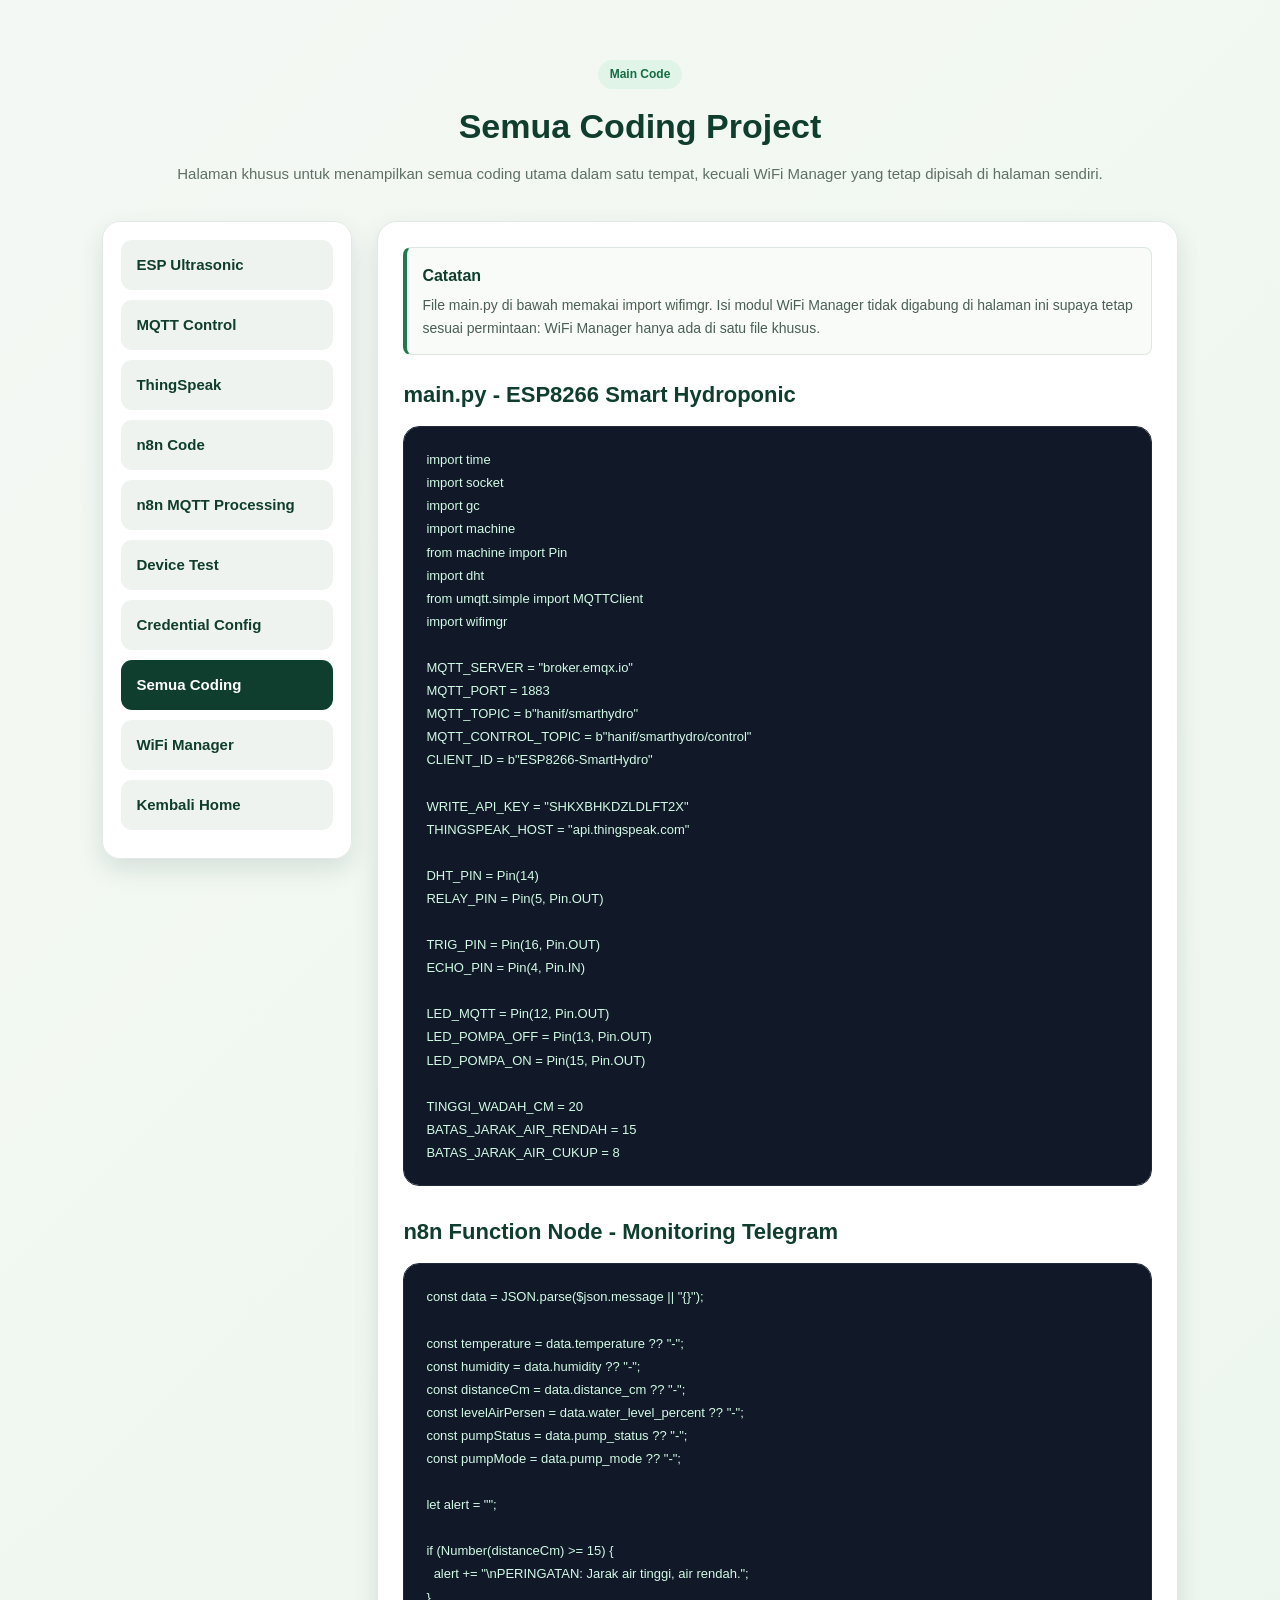
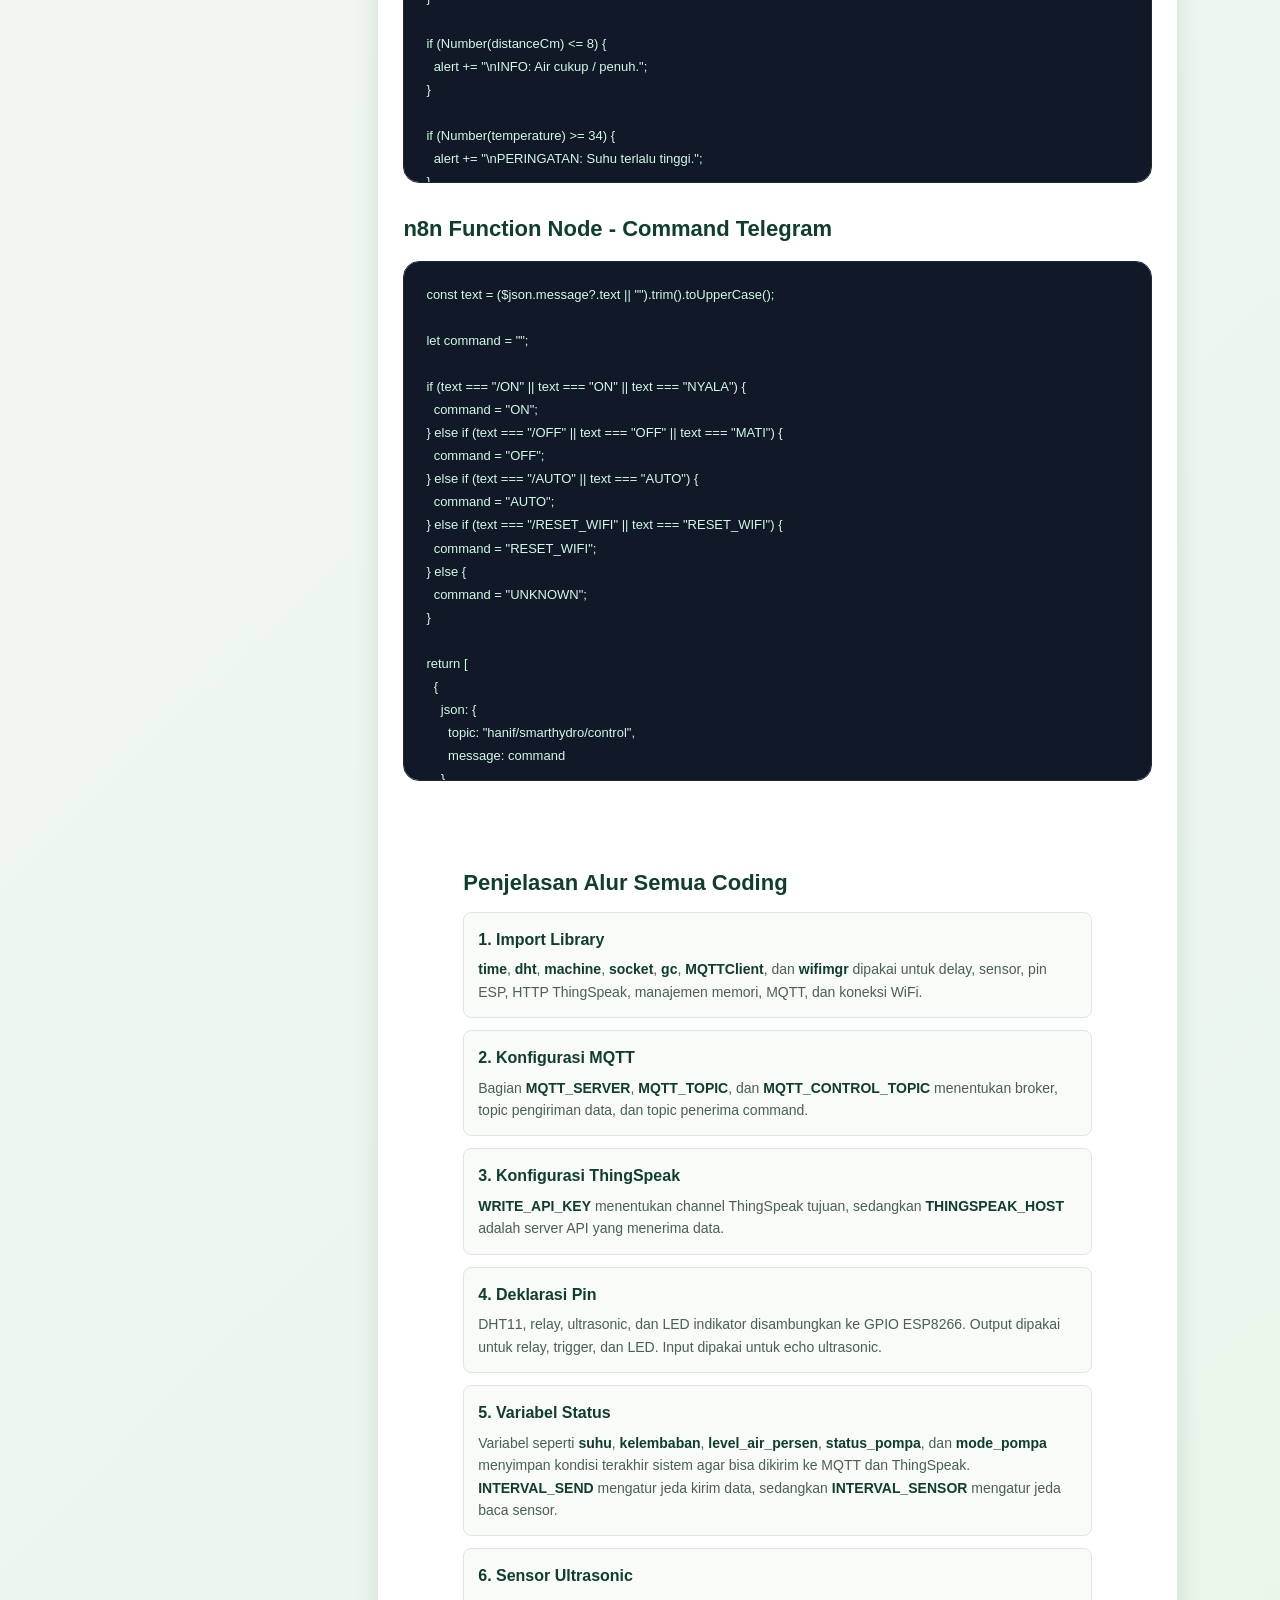
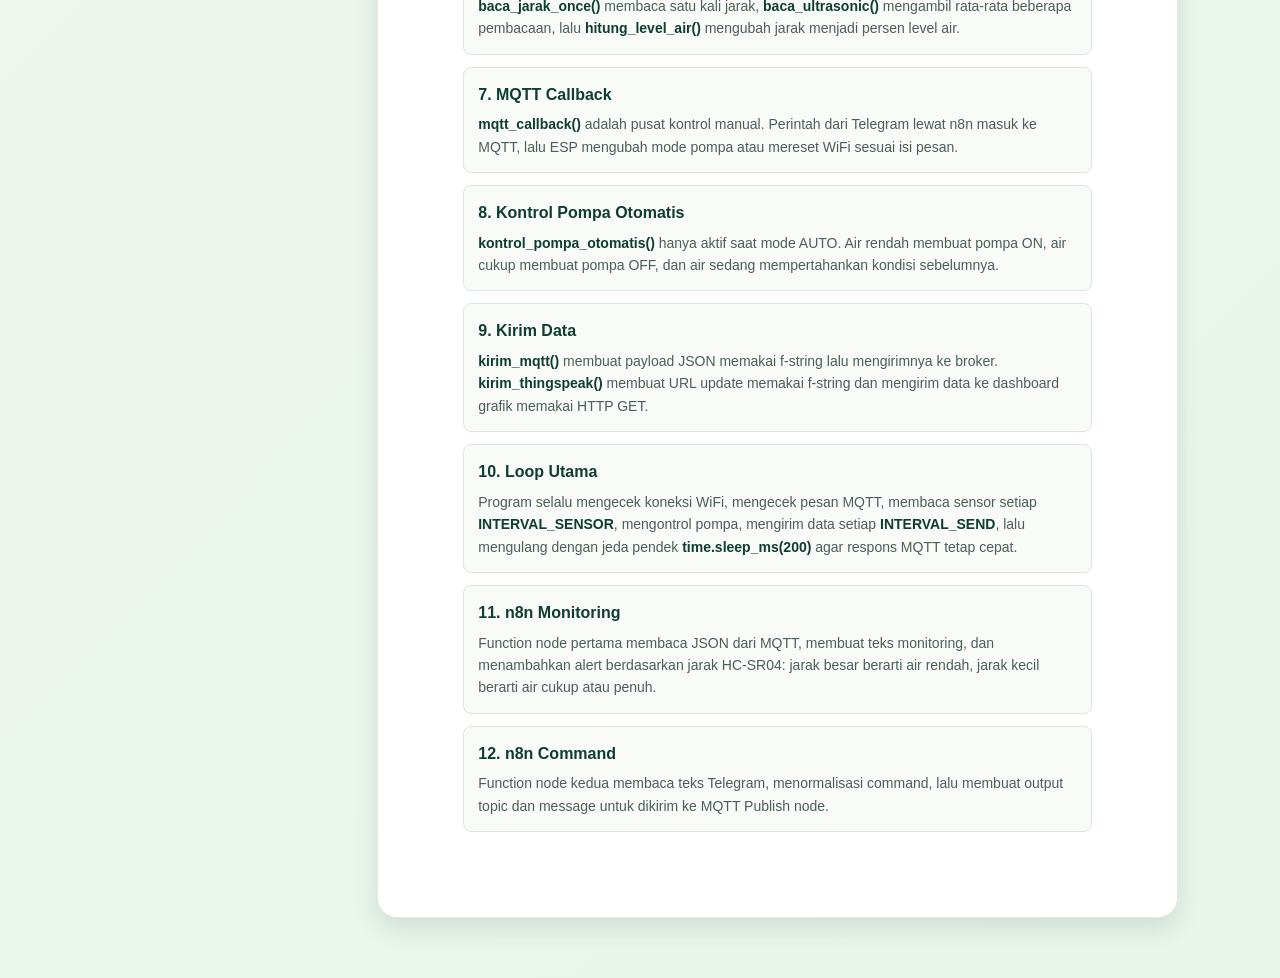
==== all-coding.html @ ce5e68cc "first commit" ====
<!DOCTYPE html>
<html lang="id">
<head>
  <meta charset="UTF-8">
  <meta name="viewport" content="width=device-width, initial-scale=1.0">
  <title>Semua Coding - SmartHydro</title>
  <link rel="stylesheet" href="style.css">
</head>
<body>

  <main class="code-section">
    <div class="section-title">
      <span class="code-label">Main Code</span>
      <h2>Semua Coding Project</h2>
      <p>Halaman khusus untuk menampilkan semua coding utama dalam satu tempat, kecuali WiFi Manager yang tetap dipisah di halaman sendiri.</p>
    </div>

    <div class="code-layout">
      <aside class="code-menu">
        <a href="esp-ultrasonic.html">ESP Ultrasonic</a>
        <a href="mqtt-control.html">MQTT Control</a>
        <a href="thingspeak.html">ThingSpeak</a>
        <a href="n8n-code.html">n8n Code</a>
        <a href="n8n-mqtt-processing.html">n8n MQTT Processing</a>
        <a href="device-test.html">Device Test</a>
        <a href="credentials-config.html">Credential Config</a>
        <a class="active" href="all-coding.html">Semua Coding</a>
        <a href="wifi-manager.html">WiFi Manager</a>
        <a href="index.html#coding">Kembali Home</a>
      </aside>

      <article class="code-content">
        <div class="notice-box">
          <h3>Catatan</h3>
          <p>File <code>main.py</code> di bawah memakai <code>import wifimgr</code>. Isi modul WiFi Manager tidak digabung di halaman ini supaya tetap sesuai permintaan: WiFi Manager hanya ada di satu file khusus.</p>
        </div>

        <h1 class="combined-title">main.py - ESP8266 Smart Hydroponic</h1>
        <div class="code-box tall-code">
<pre><code>import time
import socket
import gc
import machine
from machine import Pin
import dht
from umqtt.simple import MQTTClient
import wifimgr

MQTT_SERVER = "broker.emqx.io"
MQTT_PORT = 1883
MQTT_TOPIC = b"hanif/smarthydro"
MQTT_CONTROL_TOPIC = b"hanif/smarthydro/control"
CLIENT_ID = b"ESP8266-SmartHydro"

WRITE_API_KEY = "SHKXBHKDZLDLFT2X"
THINGSPEAK_HOST = "api.thingspeak.com"

DHT_PIN = Pin(14)
RELAY_PIN = Pin(5, Pin.OUT)

TRIG_PIN = Pin(16, Pin.OUT)
ECHO_PIN = Pin(4, Pin.IN)

LED_MQTT = Pin(12, Pin.OUT)
LED_POMPA_OFF = Pin(13, Pin.OUT)
LED_POMPA_ON = Pin(15, Pin.OUT)

TINGGI_WADAH_CM = 20
BATAS_JARAK_AIR_RENDAH = 15
BATAS_JARAK_AIR_CUKUP = 8

RELAY_ON = 0
RELAY_OFF = 1

suhu = 0
kelembaban = 0
jarak_air_cm = 0
level_air_persen = 0

status_pompa = "OFF"
mode_pompa = "AUTO"

INTERVAL_SEND = 20
INTERVAL_SENSOR = 5

dht_sensor = dht.DHT11(DHT_PIN)
mqtt_client = None

def setup_pin():
    RELAY_PIN.value(RELAY_OFF)
    TRIG_PIN.value(0)
    LED_MQTT.value(0)
    LED_POMPA_OFF.value(1)
    LED_POMPA_ON.value(0)

def update_led_pompa():
    if status_pompa == "ON":
        LED_POMPA_ON.value(1)
        LED_POMPA_OFF.value(0)
    else:
        LED_POMPA_ON.value(0)
        LED_POMPA_OFF.value(1)

def baca_jarak_once():
    try:
        TRIG_PIN.value(0)
        time.sleep_us(2)

        TRIG_PIN.value(1)
        time.sleep_us(10)
        TRIG_PIN.value(0)

        durasi = machine.time_pulse_us(ECHO_PIN, 1, 30000)

        if durasi < 0:
            return None

        jarak = durasi / 58
        return jarak

    except Exception as e:
        print("Error ultrasonic:", e)
        return None

def baca_ultrasonic():
    total = 0
    jumlah = 0

    for i in range(3):
        jarak = baca_jarak_once()

        if jarak is not None and 1 < jarak < 400:
            total += jarak
            jumlah += 1

        time.sleep_ms(70)

    if jumlah == 0:
        return None

    return total / jumlah

def hitung_level_air(jarak):
    if jarak is None:
        return 0

    tinggi_air = TINGGI_WADAH_CM - jarak

    if tinggi_air < 0:
        tinggi_air = 0
    elif tinggi_air > TINGGI_WADAH_CM:
        tinggi_air = TINGGI_WADAH_CM

    persen = int((tinggi_air * 100) / TINGGI_WADAH_CM)
    return persen

def mqtt_callback(topic, msg):
    global status_pompa, mode_pompa

    try:
        pesan = msg.decode().strip().upper()
    except Exception:
        print("Pesan MQTT tidak bisa dibaca")
        return

    print("\nPesan MQTT masuk")
    print("Topic:", topic)
    print("Pesan:", pesan)

    if topic != MQTT_CONTROL_TOPIC:
        return

    if "RESET_WIFI" in pesan:
        print("Reset WiFi...")
        wifimgr.delete_wifi_config()
        time.sleep(1)
        machine.reset()

    elif "AUTO" in pesan:
        mode_pompa = "AUTO"
        print("Mode pompa AUTO")

    elif "OFF" in pesan or "MATI" in pesan:
        mode_pompa = "MANUAL"
        status_pompa = "OFF"
        RELAY_PIN.value(RELAY_OFF)
        update_led_pompa()
        print("Pompa dimatikan manual")
        print("Relay value:", RELAY_PIN.value())

    elif "ON" in pesan or "NYALA" in pesan:
        mode_pompa = "MANUAL"
        status_pompa = "ON"
        RELAY_PIN.value(RELAY_ON)
        update_led_pompa()
        print("Pompa dinyalakan manual")
        print("Relay value:", RELAY_PIN.value())

    else:
        print("Perintah tidak dikenal")

def connect_mqtt():
    global mqtt_client

    try:
        print("\nMenghubungkan ke MQTT...")
        mqtt_client = MQTTClient(
            CLIENT_ID,
            MQTT_SERVER,
            port=MQTT_PORT,
            keepalive=60
        )

        mqtt_client.set_callback(mqtt_callback)
        mqtt_client.connect()
        mqtt_client.subscribe(MQTT_CONTROL_TOPIC)

        LED_MQTT.value(1)

        print("MQTT terhubung")
        print("Publish topic :", MQTT_TOPIC)
        print("Control topic :", MQTT_CONTROL_TOPIC)

        return mqtt_client

    except Exception as e:
        print("MQTT gagal:", e)
        LED_MQTT.value(0)
        return None

def baca_sensor():
    global suhu, kelembaban, jarak_air_cm, level_air_persen

    try:
        dht_sensor.measure()
        suhu = dht_sensor.temperature()
        kelembaban = dht_sensor.humidity()
    except Exception as e:
        print("Gagal baca DHT:", e)

    jarak = baca_ultrasonic()

    if jarak is not None:
        jarak_air_cm = round(jarak, 1)
        level_air_persen = hitung_level_air(jarak_air_cm)
    else:
        print("Gagal baca ultrasonic")
        jarak_air_cm = 0
        level_air_persen = 0

    print("\nData sensor")
    print("Suhu            :", suhu, "C")
    print("Kelembaban      :", kelembaban, "%")
    print("Jarak air       :", jarak_air_cm, "cm")
    print("Level air       :", level_air_persen, "%")
    print("Mode pompa      :", mode_pompa)
    print("Status pompa    :", status_pompa)
    print("Relay value     :", RELAY_PIN.value())

def kontrol_pompa_otomatis():
    global status_pompa

    if mode_pompa == "AUTO":
        if jarak_air_cm == 0:
            print("Data ultrasonic tidak valid, pompa tidak diubah")
            return

        if jarak_air_cm > BATAS_JARAK_AIR_RENDAH:
            RELAY_PIN.value(RELAY_ON)
            status_pompa = "ON"
            update_led_pompa()
            print("Auto: air rendah, pompa ON")

        elif jarak_air_cm < BATAS_JARAK_AIR_CUKUP:
            RELAY_PIN.value(RELAY_OFF)
            status_pompa = "OFF"
            update_led_pompa()
            print("Auto: air cukup, pompa OFF")

        else:
            print("Auto: level air sedang, status tetap")

def kirim_mqtt():
    global mqtt_client

    if mqtt_client is None:
        mqtt_client = connect_mqtt()

    if mqtt_client is None:
        print("MQTT belum terhubung")
        return

    payload = (
        f'{{"temperature":{suhu},"humidity":{kelembaban},"distance_cm":{jarak_air_cm},'
        f'"water_level_percent":{level_air_persen},"pump_status":"{status_pompa}","pump_mode":"{mode_pompa}"}}'
    )

    try:
        mqtt_client.publish(MQTT_TOPIC, payload)
        LED_MQTT.value(1)

        print("\nMQTT terkirim:")
        print(payload)

    except Exception as e:
        print("MQTT publish gagal:", e)
        LED_MQTT.value(0)

        try:
            mqtt_client.disconnect()
        except Exception:
            pass

        mqtt_client = None

def kirim_thingspeak():
    pompa_value = 1 if status_pompa == "ON" else 0
    mode_value = 1 if mode_pompa == "AUTO" else 0

    path = f"/update?api_key={WRITE_API_KEY}&field1={suhu}&field2={kelembaban}&field3={level_air_persen}&field4={pompa_value}&field5={mode_value}"

    s = None

    try:
        print("\nMengirim ke ThingSpeak...")
        addr = socket.getaddrinfo(THINGSPEAK_HOST, 80)[0][-1]
        s = socket.socket()
        s.settimeout(5)
        s.connect(addr)

        request = f"GET {path} HTTP/1.1\r\nHost: {THINGSPEAK_HOST}\r\nConnection: close\r\n\r\n"
        s.send(request.encode())
        s.recv(128)

        print("ThingSpeak terkirim")

    except Exception as e:
        print("ThingSpeak gagal:", e)

    finally:
        if s:
            try:
                s.close()
            except Exception:
                pass

setup_pin()

print("\nMemulai Smart Hydroponic")
print("DHT11    : D5 / GPIO14")
print("Relay    : D1 / GPIO5")
print("TRIG     : D0 / GPIO16")
print("ECHO     : D2 / GPIO4")
print("LED MQTT : D6 / GPIO12")
print("LED OFF  : D7 / GPIO13")
print("LED ON   : D8 / GPIO15")

wlan = wifimgr.connect_wifi(LED_MQTT)
mqtt_client = connect_mqtt()

last_send = time.time()
last_sensor = 0

print("\nSmart Hydroponic siap")

while True:
    gc.collect()

    if not wlan.isconnected():
        print("\nWiFi terputus, mencoba konek ulang...")
        LED_MQTT.value(0)

        try:
            if mqtt_client:
                mqtt_client.disconnect()
        except Exception:
            pass

        mqtt_client = None
        wlan = wifimgr.connect_wifi(LED_MQTT)

    if mqtt_client is not None:
        try:
            mqtt_client.check_msg()
        except Exception as e:
            print("Gagal cek MQTT:", e)
            LED_MQTT.value(0)

            try:
                mqtt_client.disconnect()
            except Exception:
                pass

            mqtt_client = None

    sekarang = time.time()

    if sekarang - last_sensor >= INTERVAL_SENSOR:
        baca_sensor()
        kontrol_pompa_otomatis()
        last_sensor = sekarang

    if sekarang - last_send >= INTERVAL_SEND:
        kirim_mqtt()
        kirim_thingspeak()
        last_send = sekarang

    time.sleep_ms(200)</code></pre>
        </div>

        <h1 class="combined-title">n8n Function Node - Monitoring Telegram</h1>
        <div class="code-box">
<pre><code>const data = JSON.parse($json.message || "{}");

const temperature = data.temperature ?? "-";
const humidity = data.humidity ?? "-";
const distanceCm = data.distance_cm ?? "-";
const levelAirPersen = data.water_level_percent ?? "-";
const pumpStatus = data.pump_status ?? "-";
const pumpMode = data.pump_mode ?? "-";

let alert = "";

if (Number(distanceCm) &gt;= 15) {
  alert += "\nPERINGATAN: Jarak air tinggi, air rendah.";
}

if (Number(distanceCm) &lt;= 8) {
  alert += "\nINFO: Air cukup / penuh.";
}

if (Number(temperature) &gt;= 34) {
  alert += "\nPERINGATAN: Suhu terlalu tinggi.";
}

return [
  {
    json: {
      text:
        "Smart Hydroponic Monitoring\n" +
        "Suhu: " + temperature + " C\n" +
        "Kelembaban: " + humidity + " %\n" +
        "Jarak HC-SR04: " + distanceCm + " cm\n" +
        "Level air: " + levelAirPersen + " %\n" +
        "Pompa: " + pumpStatus + "\n" +
        "Mode: " + pumpMode +
        alert
    }
  }
];</code></pre>
        </div>

        <h1 class="combined-title">n8n Function Node - Command Telegram</h1>
        <div class="code-box">
<pre><code>const text = ($json.message?.text || "").trim().toUpperCase();

let command = "";

if (text === "/ON" || text === "ON" || text === "NYALA") {
  command = "ON";
} else if (text === "/OFF" || text === "OFF" || text === "MATI") {
  command = "OFF";
} else if (text === "/AUTO" || text === "AUTO") {
  command = "AUTO";
} else if (text === "/RESET_WIFI" || text === "RESET_WIFI") {
  command = "RESET_WIFI";
} else {
  command = "UNKNOWN";
}

return [
  {
    json: {
      topic: "hanif/smarthydro/control",
      message: command
    }
  }
];</code></pre>
        </div>

        <section class="line-explain">
          <h2>Penjelasan Alur Semua Coding</h2>
          <div class="detail-list">
            <div class="detail-item">
              <h3>1. Import Library</h3>
              <p><code>time</code>, <code>dht</code>, <code>machine</code>, <code>socket</code>, <code>gc</code>, <code>MQTTClient</code>, dan <code>wifimgr</code> dipakai untuk delay, sensor, pin ESP, HTTP ThingSpeak, manajemen memori, MQTT, dan koneksi WiFi.</p>
            </div>
            <div class="detail-item">
              <h3>2. Konfigurasi MQTT</h3>
              <p>Bagian <code>MQTT_SERVER</code>, <code>MQTT_TOPIC</code>, dan <code>MQTT_CONTROL_TOPIC</code> menentukan broker, topic pengiriman data, dan topic penerima command.</p>
            </div>
            <div class="detail-item">
              <h3>3. Konfigurasi ThingSpeak</h3>
              <p><code>WRITE_API_KEY</code> menentukan channel ThingSpeak tujuan, sedangkan <code>THINGSPEAK_HOST</code> adalah server API yang menerima data.</p>
            </div>
            <div class="detail-item">
              <h3>4. Deklarasi Pin</h3>
              <p>DHT11, relay, ultrasonic, dan LED indikator disambungkan ke GPIO ESP8266. Output dipakai untuk relay, trigger, dan LED. Input dipakai untuk echo ultrasonic.</p>
            </div>
            <div class="detail-item">
              <h3>5. Variabel Status</h3>
              <p>Variabel seperti <code>suhu</code>, <code>kelembaban</code>, <code>level_air_persen</code>, <code>status_pompa</code>, dan <code>mode_pompa</code> menyimpan kondisi terakhir sistem agar bisa dikirim ke MQTT dan ThingSpeak. <code>INTERVAL_SEND</code> mengatur jeda kirim data, sedangkan <code>INTERVAL_SENSOR</code> mengatur jeda baca sensor.</p>
            </div>
            <div class="detail-item">
              <h3>6. Sensor Ultrasonic</h3>
              <p><code>baca_jarak_once()</code> membaca satu kali jarak, <code>baca_ultrasonic()</code> mengambil rata-rata beberapa pembacaan, lalu <code>hitung_level_air()</code> mengubah jarak menjadi persen level air.</p>
            </div>
            <div class="detail-item">
              <h3>7. MQTT Callback</h3>
              <p><code>mqtt_callback()</code> adalah pusat kontrol manual. Perintah dari Telegram lewat n8n masuk ke MQTT, lalu ESP mengubah mode pompa atau mereset WiFi sesuai isi pesan.</p>
            </div>
            <div class="detail-item">
              <h3>8. Kontrol Pompa Otomatis</h3>
              <p><code>kontrol_pompa_otomatis()</code> hanya aktif saat mode AUTO. Air rendah membuat pompa ON, air cukup membuat pompa OFF, dan air sedang mempertahankan kondisi sebelumnya.</p>
            </div>
            <div class="detail-item">
              <h3>9. Kirim Data</h3>
              <p><code>kirim_mqtt()</code> membuat payload JSON memakai f-string lalu mengirimnya ke broker. <code>kirim_thingspeak()</code> membuat URL update memakai f-string dan mengirim data ke dashboard grafik memakai HTTP GET.</p>
            </div>
            <div class="detail-item">
              <h3>10. Loop Utama</h3>
              <p>Program selalu mengecek koneksi WiFi, mengecek pesan MQTT, membaca sensor setiap <code>INTERVAL_SENSOR</code>, mengontrol pompa, mengirim data setiap <code>INTERVAL_SEND</code>, lalu mengulang dengan jeda pendek <code>time.sleep_ms(200)</code> agar respons MQTT tetap cepat.</p>
            </div>
            <div class="detail-item">
              <h3>11. n8n Monitoring</h3>
              <p>Function node pertama membaca JSON dari MQTT, membuat teks monitoring, dan menambahkan alert berdasarkan jarak HC-SR04: jarak besar berarti air rendah, jarak kecil berarti air cukup atau penuh.</p>
            </div>
            <div class="detail-item">
              <h3>12. n8n Command</h3>
              <p>Function node kedua membaca teks Telegram, menormalisasi command, lalu membuat output topic dan message untuk dikirim ke MQTT Publish node.</p>
            </div>
          </div>
        </section>
      </article>
    </div>
  </main>

</body>
</html>
---- style.css ----
* {
  margin: 0;
  padding: 0;
  box-sizing: border-box;
  font-family: Arial, sans-serif;
}

body {
  background: #f4f8f4;
  color: #1f2933;
  line-height: 1.6;
}

html {
  scroll-behavior: smooth;
}

.navbar {
  width: 100%;
  padding: 14px 8%;
  background: #0f3d2e;
  color: white;
  display: flex;
  justify-content: space-between;
  align-items: center;
  position: sticky;
  top: 0;
  z-index: 100;
}

.navbar h2 {
  font-size: 22px;
}

.navbar ul {
  display: flex;
  list-style: none;
  gap: 22px;
}

.navbar a {
  color: white;
  text-decoration: none;
  font-size: 14px;
}

.navbar a:hover {
  color: #b6f2c2;
}

.hero {
  padding: 80px 8%;
  display: grid;
  grid-template-columns: 1.2fr 1fr;
  gap: 40px;
  align-items: center;
  background: linear-gradient(135deg, #0f3d2e, #1f7a4d);
  color: white;
}

.hero h1 {
  font-size: 42px;
  margin-bottom: 18px;
}

.hero p {
  font-size: 17px;
  margin-bottom: 24px;
  color: #e7ffe9;
}

.hero-buttons {
  display: flex;
  gap: 12px;
  flex-wrap: wrap;
}

.btn {
  display: inline-block;
  padding: 12px 20px;
  border-radius: 8px;
  border: none;
  cursor: pointer;
  text-decoration: none;
  font-weight: bold;
  font-size: 14px;
}

.btn-primary {
  background: #ffffff;
  color: #0f3d2e;
}

.btn-secondary {
  background: transparent;
  border: 1px solid white;
  color: white;
}

.hero-card {
  background: white;
  color: #1f2933;
  border-radius: 18px;
  padding: 24px;
  box-shadow: 0 8px 20px rgba(0,0,0,0.2);
}

.hero-card h3 {
  margin-bottom: 16px;
  color: #0f3d2e;
}

.status-box {
  background: #f1f8f3;
  padding: 12px;
  border-radius: 10px;
  margin-bottom: 10px;
  border-left: 5px solid #1f7a4d;
}

section {
  padding: 60px 8%;
}

.section-title {
  text-align: center;
  margin-bottom: 35px;
}

.section-title h2 {
  font-size: 30px;
  color: #0f3d2e;
  margin-bottom: 8px;
}

.section-title p {
  color: #666;
}

.grid {
  display: grid;
  grid-template-columns: repeat(auto-fit, minmax(230px, 1fr));
  gap: 20px;
}

.card {
  background: white;
  padding: 22px;
  border-radius: 14px;
  box-shadow: 0 4px 14px rgba(0,0,0,0.08);
  border: 1px solid #e5e7eb;
}

.card h3 {
  color: #0f3d2e;
  margin-bottom: 10px;
}

.card p {
  color: #555;
  font-size: 14px;
}

.code-card-grid {
  align-items: stretch;
}

.code-link-card {
  color: inherit;
  display: block;
  text-decoration: none;
  transition: transform 0.2s ease, box-shadow 0.2s ease, border-color 0.2s ease;
}

.code-link-card:hover {
  border-color: #1f7a4d;
  box-shadow: 0 8px 18px rgba(15, 61, 46, 0.14);
  transform: translateY(-3px);
}

.highlight-card {
  background: #0f3d2e;
  color: white;
}

.highlight-card h3,
.highlight-card p {
  color: white;
}

.tag {
  display: inline-block;
  margin-top: 12px;
  padding: 5px 10px;
  background: #e0f5e7;
  color: #146c43;
  border-radius: 20px;
  font-size: 12px;
  font-weight: bold;
}

.table-box {
  overflow-x: auto;
  background: white;
  border-radius: 14px;
  box-shadow: 0 4px 14px rgba(0,0,0,0.08);
}

table {
  width: 100%;
  border-collapse: collapse;
  min-width: 650px;
}

th,
td {
  padding: 14px;
  border-bottom: 1px solid #e5e7eb;
  text-align: left;
  font-size: 14px;
}

th {
  background: #0f3d2e;
  color: white;
}

.diagram-area {
  background: white;
  border: 2px dashed #9ca3af;
  border-radius: 14px;
  min-height: 230px;
  display: flex;
  align-items: center;
  justify-content: center;
  text-align: center;
  color: #666;
  padding: 20px;
}

.diagram-area img {
  max-width: 100%;
  border-radius: 12px;
}

.code-layout {
  display: grid;
  grid-template-columns: 240px 1fr;
  gap: 20px;
}

.code-menu {
  background: white;
  padding: 18px;
  border-radius: 14px;
  box-shadow: 0 4px 14px rgba(0,0,0,0.08);
  height: fit-content;
}

/* Untuk menu yang masih pakai button */
.code-menu button {
  width: 100%;
  text-align: left;
  padding: 11px;
  margin-bottom: 8px;
  border: none;
  border-radius: 8px;
  background: #f1f5f2;
  cursor: pointer;
  font-weight: bold;
  color: #0f3d2e;
}

/* Untuk menu beda halaman yang pakai link <a> */
.code-menu a {
  display: block;
  width: 100%;
  text-align: left;
  padding: 11px;
  margin-bottom: 8px;
  border: none;
  border-radius: 8px;
  background: #f1f5f2;
  cursor: pointer;
  font-weight: bold;
  color: #0f3d2e;
  text-decoration: none;
}

.code-menu button.active,
.code-menu button:hover,
.code-menu a.active,
.code-menu a:hover {
  background: #0f3d2e;
  color: white;
}

.code-box {
  background: #111827;
  color: #d1fae5;
  padding: 20px;
  border-radius: 14px;
  overflow-x: auto;
  min-height: 360px;
  position: relative;
}

.copy-btn {
  position: absolute;
  top: 15px;
  right: 15px;
  padding: 8px 12px;
  border: none;
  border-radius: 6px;
  background: #22c55e;
  color: white;
  cursor: pointer;
  font-weight: bold;
}

pre {
  white-space: pre-wrap;
  font-size: 13px;
  margin-top: 35px;
}

.alur {
  display: flex;
  flex-wrap: wrap;
  justify-content: center;
  gap: 12px;
}

.step {
  background: white;
  border-radius: 12px;
  padding: 14px 18px;
  box-shadow: 0 3px 10px rgba(0,0,0,0.08);
  border-left: 5px solid #1f7a4d;
  font-weight: bold;
}

.download-box {
  background: #0f3d2e;
  color: white;
  border-radius: 18px;
  padding: 35px;
  text-align: center;
}

.download-links {
  margin-top: 20px;
  display: flex;
  gap: 12px;
  justify-content: center;
  flex-wrap: wrap;
}

.faq-item {
  background: white;
  margin-bottom: 12px;
  padding: 18px;
  border-radius: 12px;
  box-shadow: 0 3px 10px rgba(0,0,0,0.07);
}

.faq-item h3 {
  color: #0f3d2e;
  margin-bottom: 8px;
}

footer {
  background: #0f3d2e;
  color: white;
  text-align: center;
  padding: 25px;
}

@media (max-width: 800px) {
  .hero {
    grid-template-columns: 1fr;
  }

  .navbar {
    flex-direction: column;
    gap: 12px;
  }

  .navbar ul {
    flex-wrap: wrap;
    justify-content: center;
  }

  .code-layout {
    grid-template-columns: 1fr;
  }

  .hero h1 {
    font-size: 32px;
  }
}
.code-section {
  min-height: 100vh;
  padding: 60px 8%;
  background: linear-gradient(135deg, #f4f8f4, #e8f5e9);
}

.code-section .section-title {
  text-align: center;
  margin-bottom: 35px;
}

.code-section .section-title h2 {
  font-size: 34px;
  color: #0f3d2e;
  margin-bottom: 8px;
}

.code-section .section-title p {
  color: #5f6f65;
  font-size: 15px;
}

.code-layout {
  max-width: 1150px;
  margin: 0 auto;
  display: grid;
  grid-template-columns: 250px 1fr;
  gap: 25px;
  align-items: start;
}

.code-menu {
  background: rgba(255, 255, 255, 0.95);
  padding: 18px;
  border-radius: 18px;
  box-shadow: 0 10px 25px rgba(15, 61, 46, 0.12);
  position: sticky;
  top: 90px;
  border: 1px solid #e2e8e4;
}

.code-menu a {
  display: block;
  text-decoration: none;
  padding: 13px 15px;
  margin-bottom: 10px;
  border-radius: 11px;
  background: #eef3ef;
  color: #0f3d2e;
  font-weight: bold;
  font-size: 15px;
  transition: 0.25s;
}

.code-menu a:hover {
  background: #d8f3dc;
  transform: translateX(4px);
}

.code-menu a.active {
  background: #0f3d2e;
  color: white;
}

.code-content {
  background: white;
  border-radius: 20px;
  padding: 25px;
  box-shadow: 0 10px 25px rgba(15, 61, 46, 0.12);
  border: 1px solid #e2e8e4;
}

.explain-grid {
  display: grid;
  grid-template-columns: repeat(auto-fit, minmax(210px, 1fr));
  gap: 14px;
  margin: 18px 0 22px;
}

.explain-card,
.notice-box {
  background: #f8fbf8;
  border: 1px solid #dce8df;
  border-left: 4px solid #1f7a4d;
  border-radius: 8px;
  padding: 15px;
}

.explain-card h3,
.notice-box h3 {
  color: #0f3d2e;
  font-size: 16px;
  margin-bottom: 6px;
}

.explain-card p,
.notice-box p {
  color: #4b5f53;
  font-size: 14px;
}

.compact-table {
  margin-bottom: 22px;
}

.compact-table table {
  min-width: 520px;
}

.subheading,
.combined-title {
  color: #0f3d2e;
  font-size: 22px;
  margin: 28px 0 14px;
}

.line-explain {
  margin-top: 24px;
}

.line-explain h2 {
  color: #0f3d2e;
  font-size: 22px;
  margin-bottom: 12px;
}

.detail-list {
  display: grid;
  gap: 12px;
}

.detail-item {
  background: #f8fbf8;
  border: 1px solid #dce8df;
  border-radius: 8px;
  padding: 14px;
}

.detail-item h3 {
  color: #0f3d2e;
  font-size: 16px;
  margin-bottom: 6px;
}

.detail-item p {
  color: #4b5f53;
  font-size: 14px;
}

.detail-item code {
  color: #0f3d2e;
  font-weight: bold;
}

.combined-title:first-of-type {
  margin-top: 22px;
}

.code-header {
  display: flex;
  justify-content: space-between;
  gap: 20px;
  align-items: flex-start;
  margin-bottom: 20px;
}

.code-label {
  display: inline-block;
  background: #e0f5e7;
  color: #146c43;
  padding: 5px 12px;
  border-radius: 20px;
  font-size: 12px;
  font-weight: bold;
  margin-bottom: 10px;
}

.code-header h1 {
  color: #0f3d2e;
  font-size: 28px;
  margin-bottom: 6px;
}

.code-header p {
  color: #5f6f65;
  font-size: 14px;
}

.back-btn {
  text-decoration: none;
  background: #0f3d2e;
  color: white;
  padding: 10px 15px;
  border-radius: 10px;
  font-size: 13px;
  font-weight: bold;
  white-space: nowrap;
}

.back-btn:hover {
  background: #1f7a4d;
}

.code-box {
  background: #111827;
  color: #d1fae5;
  padding: 22px;
  border-radius: 16px;
  overflow-x: auto;
  max-height: 520px;
  border: 1px solid #1f2937;
}

.tall-code {
  max-height: 760px;
}

.code-box pre {
  margin: 0;
  white-space: pre-wrap;
  font-size: 13px;
  line-height: 1.7;
  font-family: Consolas, Monaco, monospace;
}

@media (max-width: 850px) {
  .code-layout {
    grid-template-columns: 1fr;
  }

  .code-menu {
    position: static;
  }

  .code-header {
    flex-direction: column;
  }

  .back-btn {
    width: fit-content;
  }
}
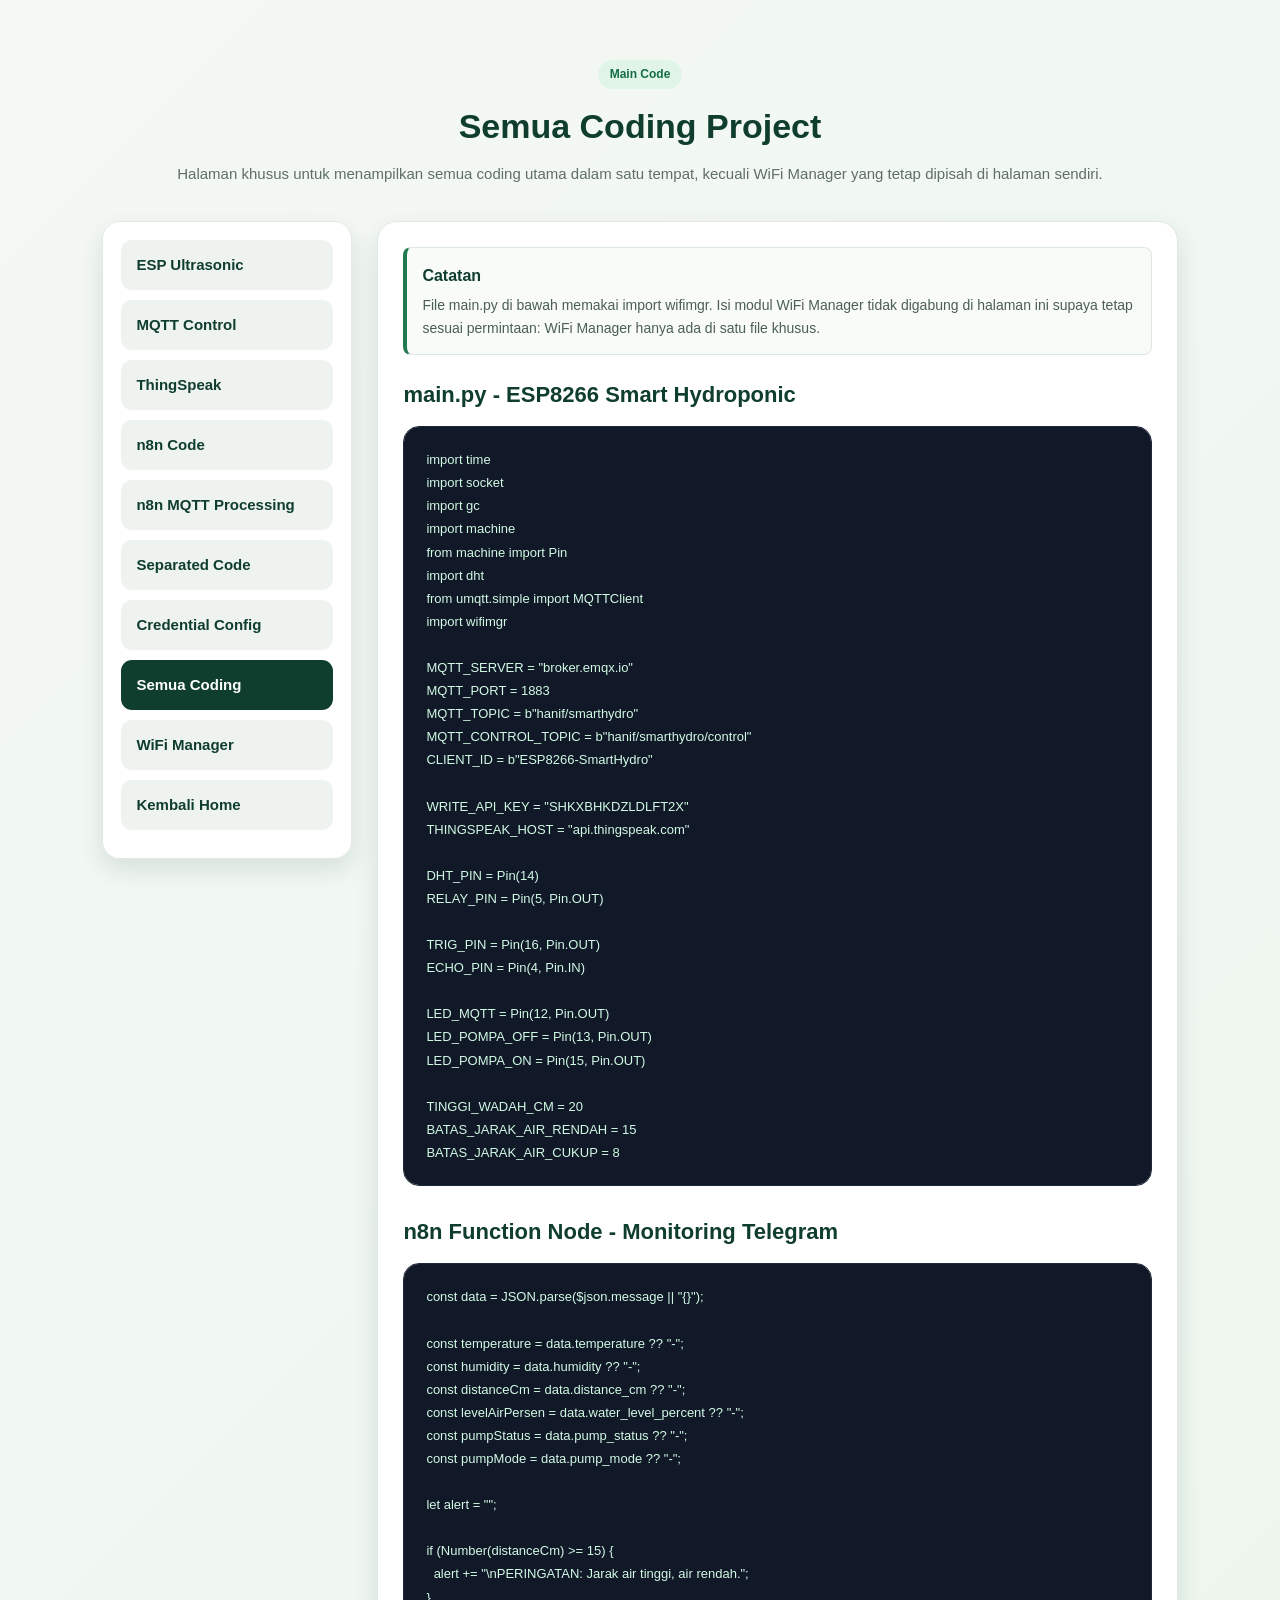
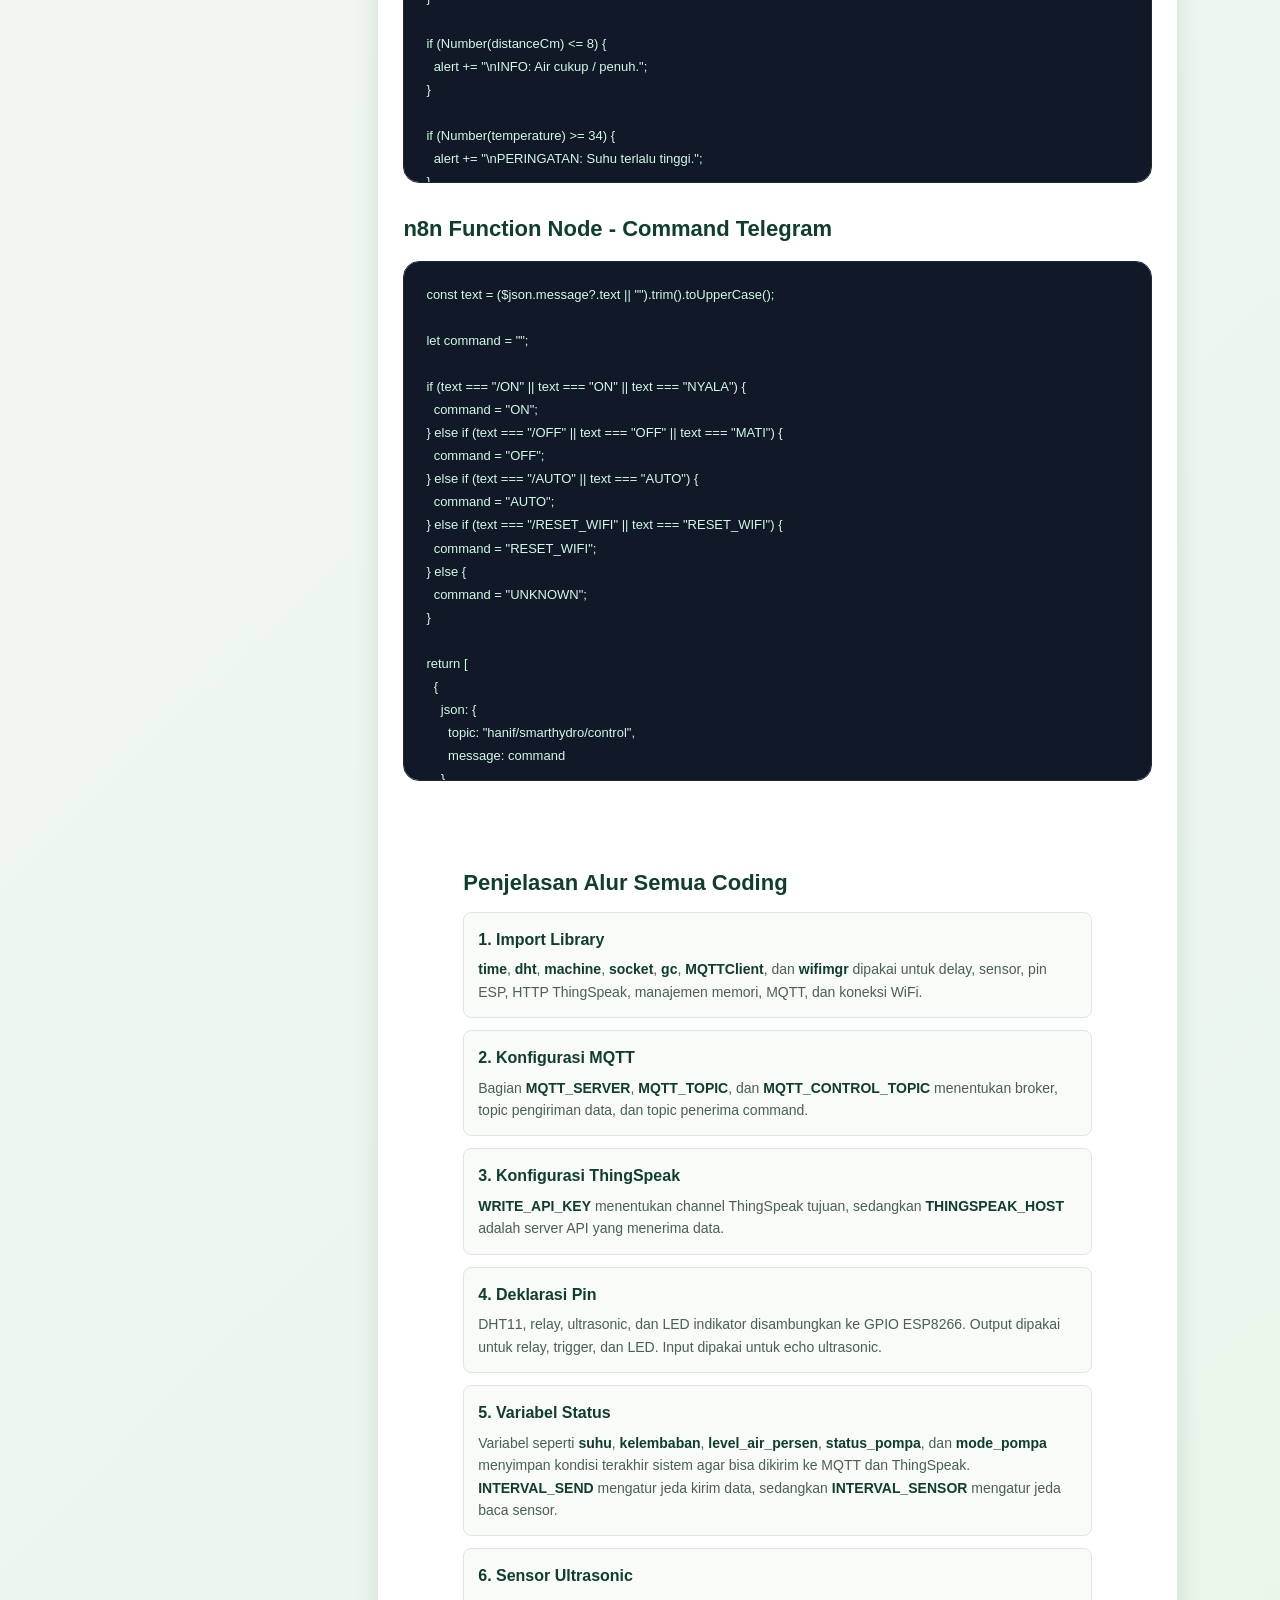
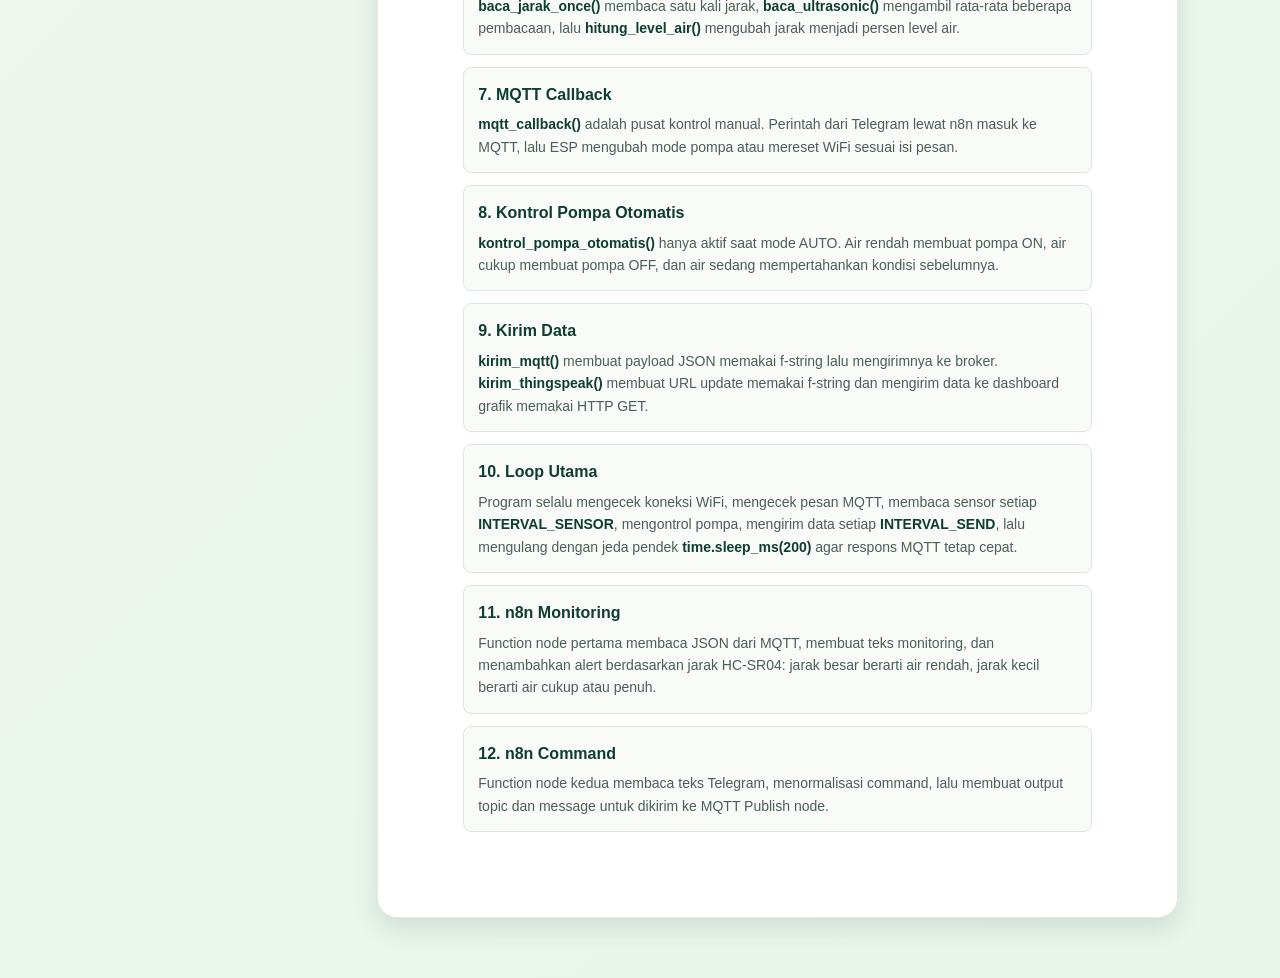
==== commit c3b89ef9: "update web" ====
--- a/all-coding.html
+++ b/all-coding.html
@@ -22,7 +22,7 @@
         <a href="thingspeak.html">ThingSpeak</a>
         <a href="n8n-code.html">n8n Code</a>
         <a href="n8n-mqtt-processing.html">n8n MQTT Processing</a>
-        <a href="device-test.html">Device Test</a>
+        <a href="device-test.html">Separated Code</a>
         <a href="credentials-config.html">Credential Config</a>
         <a class="active" href="all-coding.html">Semua Coding</a>
         <a href="wifi-manager.html">WiFi Manager</a>
--- a/style.css
+++ b/style.css
@@ -624,6 +624,26 @@
   font-family: Consolas, Monaco, monospace;
 }
 
+.code-textarea {
+  width: 100%;
+  min-height: 380px;
+  resize: vertical;
+  border: 0;
+  outline: 0;
+  background: transparent;
+  color: #d1fae5;
+  font: 13px/1.7 Consolas, Monaco, monospace;
+  white-space: pre;
+}
+
+.code-textarea.short-code {
+  min-height: 220px;
+}
+
+.code-textarea.tall-code-area {
+  min-height: 620px;
+}
+
 @media (max-width: 850px) {
   .code-layout {
     grid-template-columns: 1fr;
